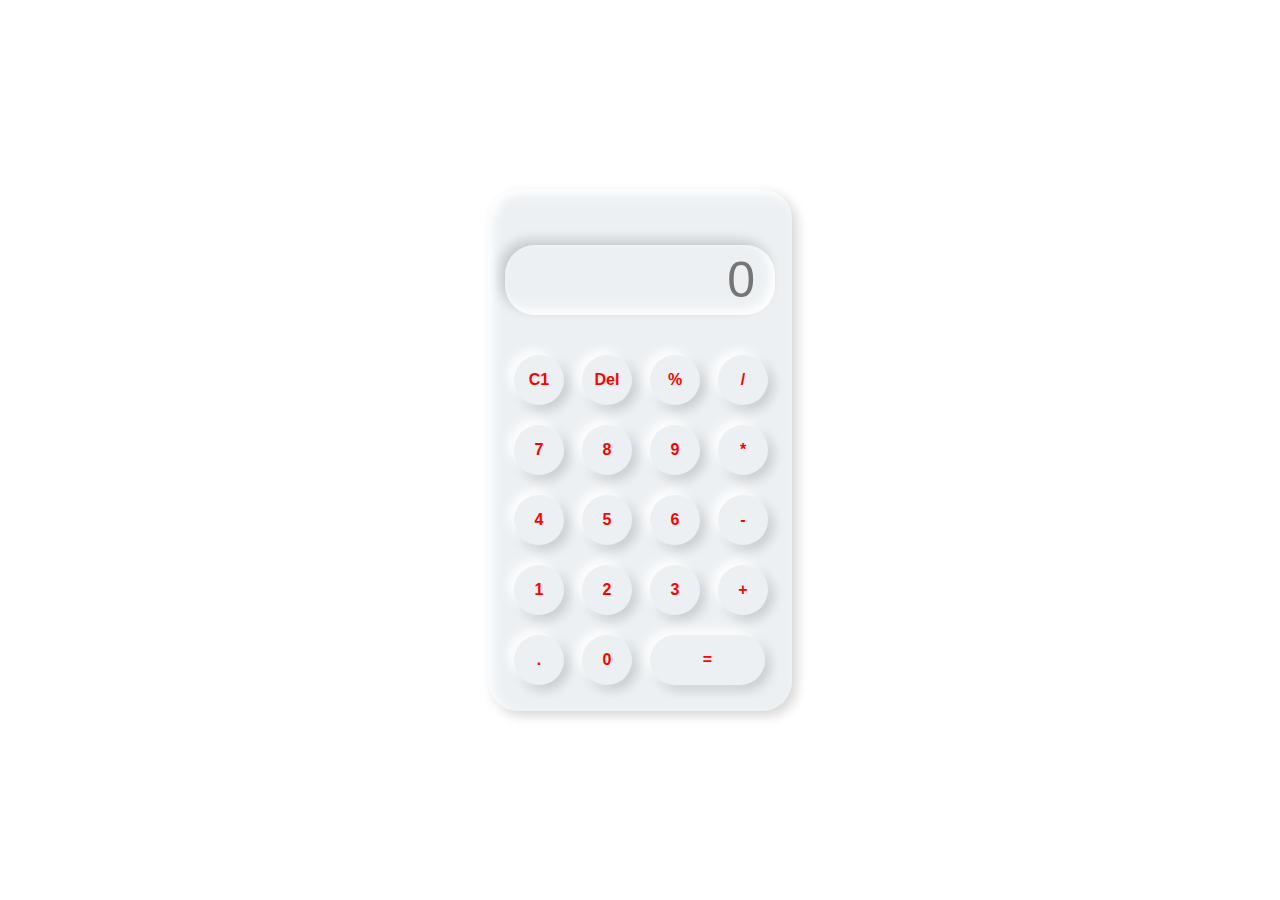
==== index.html @ 238190c8 "initial commit" ====
<!DOCTYPE html>
<html lang="en">
<head>
    <meta charset="UTF-8">
    <meta http-equiv="X-UA-Compatible" content="IE=edge">
    <meta name="viewport" content="width=device-width, initial-scale=1.0">
    <link rel="stylesheet" href="calculator.css">
    <title>Calculator</title>
</head>
<body>
    <div class="container">
        <div class="calculator">
            <input type="text" placeholder="0" id="output-screen">
            <button onclick="bersihkan()">C1</button>
            <button onclick="del()">Del</button>
            <button onclick="display('%')">%</button>
            <button onclick="display('/')">/</button>
            <button onclick="display('7')">7</button>
            <button onclick="display('8')">8</button>
            <button onclick="display('9')">9</button>
            <button onclick="display('*')">*</button>
            <button onclick="display('4')">4</button>
            <button onclick="display('5')">5</button>
            <button onclick="display('6')">6</button>
            <button onclick="display('-')">-</button>
            <button onclick="display('1')">1</button>
            <button onclick="display('2')">2</button>
            <button onclick="display('3')">3</button>
            <button onclick="display('+')">+</button>
            <button onclick="display('.')">.</button>
            <button onclick="display('0')">0</button>
            <button onclick="calculator()" class="hasil">=</button>
        </div>
    </div>
    <script>
        let outputscreen = document.getElementById("output-screen")
        function display(num){
            outputscreen.value +=num;
        }
        function calculator(){
            try{
                outputscreen.value = eval(outputscreen.value);
            }
            catch(err){
                alert("invalid")
            }
        }
        function bersihkan(){
            outputscreen.value = "";
        }
        function del(){
            outputscreen.value = outputscreen.value.slice(0,-1);
        }
    </script>
</body>
</html>
---- calculator.css ----
* {
    margin: 0px;
    box-sizing: border-box;
    font-family: sans-serif;
    outline: none;
    padding: 0px;
    background-color: #fff;
}

.container {
    display: flex;
    height: 100vh;
    align-items: center;
    justify-content: center;
}

.calculator {
    padding: 16px;
    border-radius: 30px;
    background-color: #ecf0f3;
    display: grid;
    grid-template-columns: repeat(4, 68px);
    box-shadow: inset 5px 5px 12px #fff, 5px 5px 12px rgb(0, 0, 0, 0.16);
}

input {
    height: 70px;
    width: 270px;
    grid-column: span 4;
    background-color: #ecf0f3;
    box-shadow: inset -5px -5px 12px #fff, -5px -5px 12px rgb(0, 0, 0, 0.16);
    border: none;
    border-radius: 30px;
    color: rgb(70, 70, 70);
    font-size: 50px;
    text-align: end;
    margin: auto;
    margin-top: 40px;
    margin-bottom: 30px;
    padding: 20px;
}

button:hover {
    background-color: red;
    color: white;
}


button {
    background-color: #ecf0f3;
    height: 50px;
    width: 50px;
    border: none;
    border-radius: 50%;
    box-shadow: -5px -5px 12px #fff, 5px 5px 12px rgb(0, 0, 0, 0.16);
    margin: 10px;
    font-size: 16px;
    font-weight: bold;
    color: red;
}

.hasil {
    width: 115px;
    border-radius: 45px;
    box-shadow: -5px -5px 12px #fff, 5px 5px 12px rgb(0, 0, 0, 0.16);
    background-color: #ecf0f3;
}
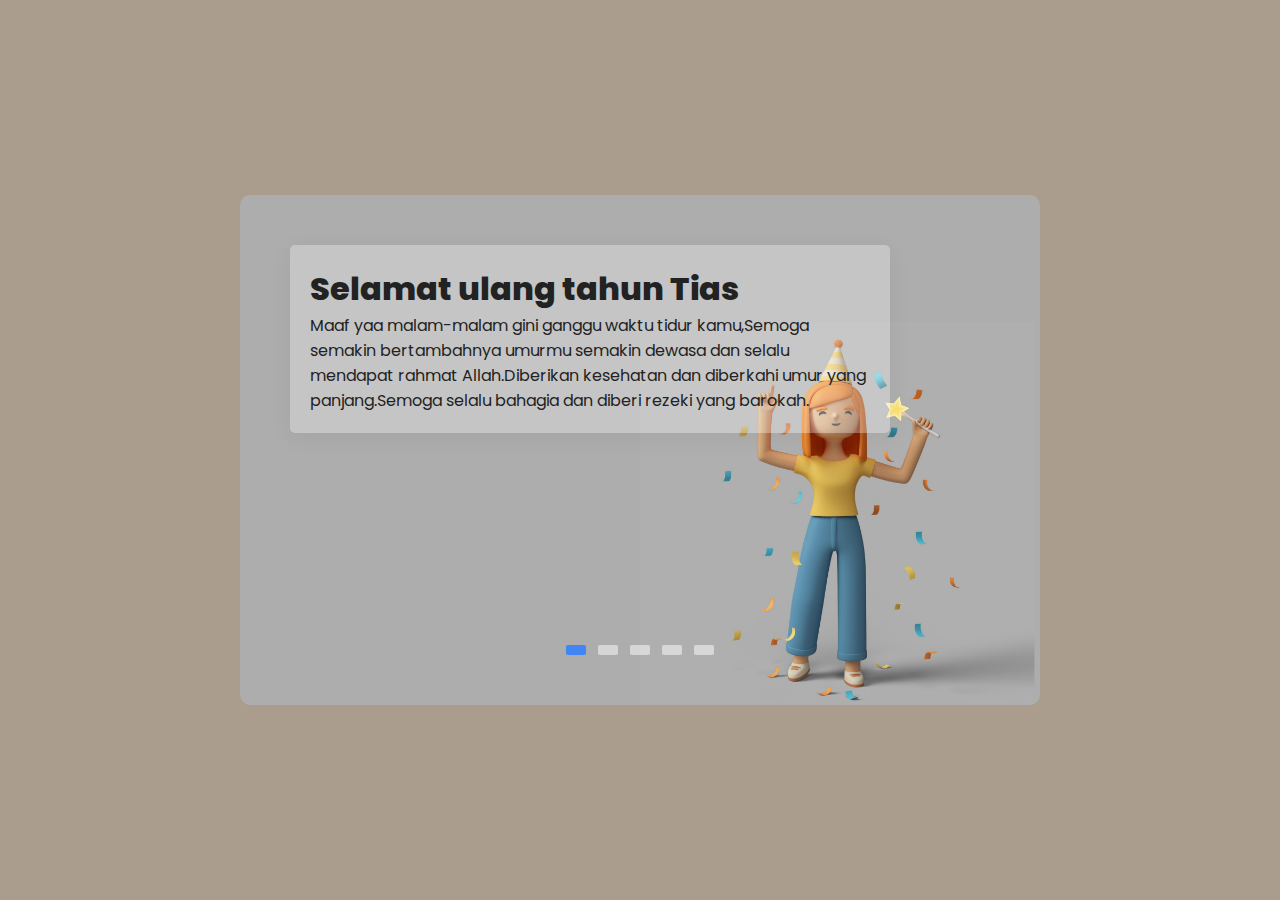
==== commit 1df8d701: "update" ====
--- a/index.html
+++ b/index.html
@@ -1,56 +1,137 @@
+<!DOCTYPE html>
 <!DOCTYPE html>
 <html lang="en">
 <head>
     <meta charset="UTF-8">
     <meta http-equiv="X-UA-Compatible" content="IE=edge">
     <meta name="viewport" content="width=device-width, initial-scale=1.0">
-    <link rel="stylesheet" href="calculator.css">
-    <title>Calculator</title>
+    <title>Document</title>
+    <link rel="stylesheet" href="style.css">
+    <link href="https://fonts.googleapis.com/css2?family=Poppins:ital,wght@1,800&display=swap" rel="stylesheet">
 </head>
 <body>
-    <div class="container">
-        <div class="calculator">
-            <input type="text" placeholder="0" id="output-screen">
-            <button onclick="bersihkan()">C1</button>
-            <button onclick="del()">Del</button>
-            <button onclick="display('%')">%</button>
-            <button onclick="display('/')">/</button>
-            <button onclick="display('7')">7</button>
-            <button onclick="display('8')">8</button>
-            <button onclick="display('9')">9</button>
-            <button onclick="display('*')">*</button>
-            <button onclick="display('4')">4</button>
-            <button onclick="display('5')">5</button>
-            <button onclick="display('6')">6</button>
-            <button onclick="display('-')">-</button>
-            <button onclick="display('1')">1</button>
-            <button onclick="display('2')">2</button>
-            <button onclick="display('3')">3</button>
-            <button onclick="display('+')">+</button>
-            <button onclick="display('.')">.</button>
-            <button onclick="display('0')">0</button>
-            <button onclick="calculator()" class="hasil">=</button>
+    <div class="slider">
+        <div class="slide active">
+            <img src="31.png" alt="">
+            <div class="info">
+                <h2>Selamat ulang tahun Tias</h2>
+                <p>Maaf yaa malam-malam gini ganggu waktu tidur kamu,Semoga semakin bertambahnya umurmu semakin dewasa dan selalu mendapat rahmat Allah.Diberikan kesehatan dan diberkahi umur yang panjang.Semoga selalu bahagia dan diberi rezeki yang barokah.</p>
+            </div>
+        </div>
+
+        <div class="slide">
+            <img src="21.png" alt="">
+            <div class="info">
+                <h2>Barakallah fii umrik</h2>
+                <p>Semoga dimudahkan dalam belajar dan mengerjakan tugas kuliah.Semangat ngerjain tugas-tugasnya tapi jangan keseringan begadang yaa.</p>
+            </div>
+        </div>
+
+        <div class="slide">
+            <img src="41.png" alt="">
+            <div class="info">
+                <h2>Happy birthday</h2>
+                <p>Semoga apa yang Tias rencanakan kedepanya selalu dimudahkan jalannya oleh Allah.Tetap semangat dan jangan mudah menyerah meraih mimpi karena pasti banyak rintangan didepan yang harus ditaklukan.</p>
+            </div>
+        </div>
+
+        <div class="slide">
+            <img src="51.png" alt="">
+            <div class="info">
+                <h2>Otanjobi omedeto gozaimasu</h2>
+                <p>Dan harus yakin setiap usaha yang kita lakukan dan doa yang kita panjatkan pasti akan membuahkan hasil yang baik.Semoga apa yang Tias cita-citakan dapat tercapai....aminn</p>
+            </div>
+        </div>
+
+        <div class="slide">
+            <img src="Birthday.png" alt="">
+        </div>
+        <div class="navigation">
+          <i class="fas fa-chevron-left prev-btn">prev</i>
+          <i class="fas fa-chevron-right next-btn">next</i>
+        </div>
+        <div class="navigation-visibility">
+            <div class="slide-icon active"></div>
+            <div class="slide-icon"></div>
+            <div class="slide-icon"></div>
+            <div class="slide-icon"></div>
+            <div class="slide-icon"></div>
         </div>
     </div>
-    <script>
-        let outputscreen = document.getElementById("output-screen")
-        function display(num){
-            outputscreen.value +=num;
+    <script type="text/javascript"> 
+    const slider = document.querySelector(".slider");
+    const nextBtn = document.querySelector(".next-btn");
+    const prevBtn = document.querySelector(".prev-btn");
+    const slides = document.querySelectorAll(".slide");
+    const slideIcons = document.querySelectorAll(".slide-icon");
+    const numberOfSlides = slides.length;
+    var slideNumber = 0;
+
+    //image slider next button
+    nextBtn.addEventListener("click", () => {
+        slides.forEach((slide) => {
+            slide.classList.remove("active");
+        });
+        slideIcons.forEach((slideIcons) => {
+            slideIcons.classList.remove("active");
+        });
+        slideNumber++;
+
+        if(slideNumber > (numberOfSlides - 1)){
+            slideNumber = 0;
         }
-        function calculator(){
-            try{
-                outputscreen.value = eval(outputscreen.value);
-            }
-            catch(err){
-                alert("invalid")
-            }
+
+        slides[slideNumber].classList.add("active");
+        slideIcons[slideNumber].classList.add("active");
+    });
+    //image slider previus button
+    prevBtn.addEventListener("click", () => {
+        slides.forEach((slide) => {
+            slide.classList.remove("active");
+        });
+        slideIcons.forEach((slideIcons) => {
+            slideIcons.classList.remove("active");
+        });
+        slideNumber--;
+
+        if(slideNumber < 0){
+            slideNumber = numberOfSlides -1;
         }
-        function bersihkan(){
-            outputscreen.value = "";
+
+        slides[slideNumber].classList.add("active");
+        slideIcons[slideNumber].classList.add("active");
+    });
+
+    //image slider autoplay
+    var playSlide;
+
+    var repeater = () => {
+        playSlide = setInterval(function(){
+            slides.forEach((slide) => {
+            slide.classList.remove("active");
+        });
+        slideIcons.forEach((slideIcons) => {
+            slideIcons.classList.remove("active");
+        });
+        slideNumber++;
+
+        if(slideNumber > (numberOfSlides - 1)){
+            slideNumber = 0;
         }
-        function del(){
-            outputscreen.value = outputscreen.value.slice(0,-1);
-        }
+
+        slides[slideNumber].classList.add("active");
+        slideIcons[slideNumber].classList.add("active");
+        }, 4000);
+    }
+    repeater();
+    //stop image slider
+    slider.addEventListener("mouseover", () => {
+    clearInterval(playSlide);
+    });
+    //start again 
+    slider.addEventListener("mouseout", () => {
+        repeater();
+    });
     </script>
 </body>
 </html>--- a/style.css
+++ b/style.css
@@ -0,0 +1,145 @@
+@import url('https://fonts.googleapis.com/css2?family=Poppins:ital,wght@1,800&display=swap');
+
+* {
+    margin: 0;
+    padding: 0;
+    box-sizing: border-box;
+    font-family: "poppins", sans-serif;
+}
+
+body {
+    height: 100vh;
+    display: flex;
+    justify-content: center;
+    align-items: center;
+    background: #aa9d8d;
+}
+
+.slider {
+    position: relative;
+    background: #aa9d8d;
+    width: 800px;
+    min-height: 500px;
+    margin: 20px;
+    overflow: hidden;
+    border-radius: 10px;
+}
+
+.slide {
+    position: absolute;
+    width: 100%;
+    height: 100%;
+    clip-path: circle(0% at 0 50%);
+}
+
+.active {
+    clip-path: circle(150% at 0 50%);
+    transition: 1.5s;
+}
+
+.slide img {
+    position: absolute;
+    width: 100%;
+    height: 100%;
+    object-fit: cover;
+}
+
+.info {
+    position: absolute;
+    color: #222;
+    background: rgba(255, 255, 255, 0.3);
+    width: 75%;
+    margin-top: 50px;
+    margin-left: 50px;
+    padding: 20px;
+    border-radius: 5px;
+    box-shadow: 0 5px 25px rgb(1 1 1 / 5%);
+}
+
+.info h2 {
+    font-size: 2em;
+    font-weight: 800;
+}
+
+.info p {
+    font-size: 1em;
+    font-weight: 400;
+}
+
+.navigation {
+    height: 500px;
+    display: flex;
+    align-items: center;
+    justify-content: space-between;
+    opacity: 0;
+    transition: opacity 0.5s ease;
+}
+
+.slider:hover .navigation {
+    opacity: 1;
+}
+
+.prev-btn,
+.next-btn {
+    z-index: 999;
+    font-size: 1em;
+    color: #222;
+    background: rgba(255, 255, 255, 0.8);
+    padding: 10px;
+    cursor: pointer;
+}
+
+.prev-btn {
+    border-top-right-radius: 3px;
+    border-bottom-right-radius: 3px;
+}
+
+.next-btn {
+    border-top-left-radius: 3px;
+    border-bottom-left-radius: 3px;
+}
+
+.navigation-visibility {
+    z-index: 999;
+    display: flex;
+    justify-content: center;
+}
+
+.navigation-visibility .slide-icon {
+    z-index: 999;
+    background: rgba(255, 255, 255, 0.5);
+    width: 20px;
+    height: 10px;
+    transform: translateY(-50px);
+    margin: 0 6px;
+    border-radius: 2px;
+    box-shadow: 0 5px 25px rgb(1, 1, 1 / 20%);
+}
+
+.navigation-visibility .slide-icon.active {
+    background: #4285f4;
+}
+
+@media (max-width: 900px) {
+    .slider {
+        width: 100%;
+    }
+
+    .info {
+        position: relative;
+        width: 80%;
+        margin-left: auto;
+        margin-right: auto;
+    }
+}
+
+@media (max-width: 500px) {
+    .info h2 {
+        font-size: 1.8em;
+        line-height: 40px;
+    }
+
+    .info p {
+        font-size: 0.9em;
+    }
+}